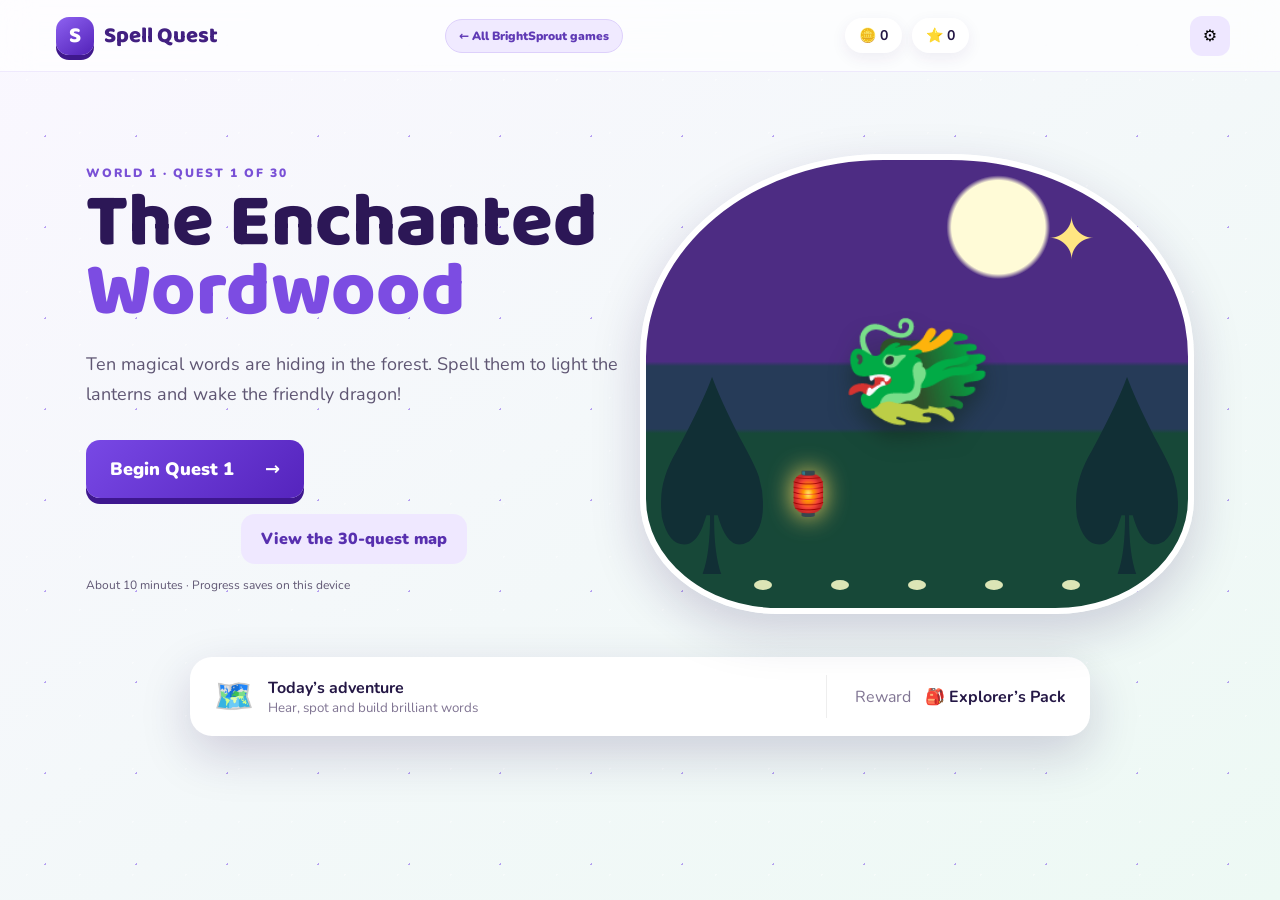
==== games/spell-quest/index.html @ 3b98720d "Add Spell Quest game" ====
<!doctype html>
<html lang="en-GB">
<head>
  <meta charset="utf-8">
  <meta name="viewport" content="width=device-width,initial-scale=1,viewport-fit=cover">
  <meta name="theme-color" content="#2d195f">
  <title>Spell Quest — Enchanted Forest</title>
  <link rel="stylesheet" href="styles.css?v=7">
</head>
<body>
  <div class="sparkles" aria-hidden="true"></div>
  <header class="topbar">
    <button class="brand" data-nav="home" aria-label="Go home"><span class="brand-gem">S</span><span>Spell Quest</span></button>
    <a class="hub-link" href="../../" aria-label="Return to all BrightSprout games">← All BrightSprout games</a>
    <div class="wallet" aria-label="Your rewards"><span>🪙 <b id="coinCount">0</b></span><span>⭐ <b id="starCount">0</b></span></div>
    <button class="icon-btn" data-nav="parent" aria-label="Parent area">⚙️</button>
  </header>

  <main>
    <section id="homeScreen" class="screen active">
      <div class="hero">
        <div class="hero-copy">
          <span id="homeQuestLabel" class="eyebrow">WORLD 1 · QUEST 1 OF 30</span>
          <h1>The Enchanted<br><em>Wordwood</em></h1>
          <p>Ten magical words are hiding in the forest. Spell them to light the lanterns and wake the friendly dragon!</p>
          <button id="startBtn" class="primary big">Begin Quest 1 <span>→</span></button>
          <button id="mapBtn" class="secondary map-btn">View the 30-quest map</button>
          <p class="tiny">About 10 minutes · Progress saves on this device</p>
        </div>
        <div class="world-art" aria-label="A friendly dragon in an enchanted forest">
          <div class="moon">✦</div><div class="tree t1">♠</div><div class="tree t2">♠</div>
          <div class="dragon">🐲</div><div class="lantern">🏮</div>
          <div class="path"><i></i><i></i><i></i><i></i><i></i></div>
        </div>
      </div>
      <div class="quest-card">
        <div><span class="map-icon">🗺️</span><div><b>Today’s adventure</b><small>Hear, spot and build brilliant words</small></div></div>
        <div class="reward-preview"><span>Reward</span><b>🎒 Explorer’s Pack</b></div>
      </div>
      <div id="weeklyHomeCard" class="weekly-home-card" hidden>
        <div class="weekly-orb">✨</div><div><span class="eyebrow">WEEKLY WORD SIDEQUEST</span><h3 id="weeklyHomeTitle">School words are ready!</h3><p id="weeklyHomeWords"></p></div><button id="weeklyHomeStart" class="primary">Play sidequest →</button>
      </div>
    </section>

    <section id="mapScreen" class="screen">
      <div class="map-wrap">
        <button class="quiet back-home" data-nav="home">‹ Back to the Wordwood</button>
        <div class="map-heading"><div><span class="eyebrow">YEAR 3–4 PATHWAY</span><h2>Thirty spelling quests</h2><p>Six worlds build from sound patterns to independent spelling mastery.</p></div><div class="map-key"><span>● Ready</span><span>✓ Complete</span><span>🔒 Locked</span></div></div>
        <div class="map-board"><div id="weeklyMapCard" class="weekly-map-card" hidden><span>✨</span><div><small>BONUS PATH</small><b>Weekly Word Sidequest</b><em id="weeklyMapWords"></em></div><button id="weeklyMapStart" class="primary">Play →</button></div><div id="questWorlds" class="quest-worlds"></div></div>
        <div class="panel mastery-note"><b>How progress works</b><p>A child moves forward after showing secure understanding—not perfection. Difficult words continue to appear in review quests until recalled confidently on a later day.</p></div>
      </div>
    </section>

    <section id="gameScreen" class="screen">
      <div class="game-shell">
        <div class="progress-head"><button id="exitBtn" class="quiet">‹ Leave quest</button><span id="roundLabel">Quest 1 of 10</span><span id="xpLabel">0 XP</span></div>
        <div class="progress"><i id="progressBar"></i></div>
        <article class="challenge-card">
          <div id="modeBadge" class="mode-badge">🔊 Hear & Spell</div>
          <div id="promptArea"></div>
          <div id="answerArea"></div>
          <div id="feedback" class="feedback" aria-live="polite"></div>
        </article>
        <div class="companion"><span id="owlFace">🦉</span><p id="owlText">I’m with you! Have a go.</p></div>
      </div>
    </section>

    <section id="bossScreen" class="screen">
      <div class="boss-stage">
        <div class="boss-top"><span>FINAL CHALLENGE</span><b id="bossProgress">1 / 5</b></div>
        <div class="boss-avatar">🐉<i id="bossGlow"></i></div>
        <h2>Glowtail’s Word Challenge</h2>
        <p id="bossIntro">Spell five words to help Glowtail light the whole forest!</p>
        <div id="bossChallenge" class="boss-card"></div>
        <div id="bossFeedback" class="feedback" aria-live="polite"></div>
      </div>
    </section>

    <section id="resultsScreen" class="screen">
      <div class="results-wrap">
        <div class="celebrate">✦ <span>🏆</span> ✦</div>
        <span id="resultEyebrow" class="eyebrow">QUEST COMPLETE</span><h2 id="resultTitle">You lit up the Wordwood!</h2>
        <p id="resultMessage">Brilliant effort — every try made your spelling magic stronger.</p>
        <div class="score-row"><div><b id="resultStars">0</b><span>Stars</span></div><div><b id="resultCoins">0</b><span>Coins</span></div><div><b id="resultWords">0/10</b><span>First try</span></div></div>
        <div id="resultUnlock" class="unlock"><span>🎒</span><div><small>NEW REWARD</small><b>Explorer’s Pack unlocked!</b></div></div>
        <div class="result-actions"><button id="playAgain" class="primary">Play another quest</button><button class="secondary" data-nav="parent">See grown-up results</button></div>
      </div>
    </section>

    <section id="parentScreen" class="screen">
      <div class="parent-wrap">
        <button class="quiet back-home" data-nav="home">‹ Back to adventure</button>
        <div class="parent-head"><div><span class="eyebrow">GROWN-UP AREA</span><h2>Learning dashboard</h2><p>A simple view of this device’s latest quest.</p></div><div class="local-pill">🔒 Saved only here</div></div>
        <div id="emptyResults" class="panel empty"><span>🌱</span><h3>No quest completed yet</h3><p>Results will bloom here after the first adventure.</p></div>
        <div id="dashboard" hidden>
          <div class="stats-grid"><div><small>Attempts</small><b id="pAttempts">—</b></div><div><small>First-time accuracy</small><b id="pAccuracy">—</b></div><div><small>Words mastered</small><b id="pMastered">—</b></div><div><small>Stars earned</small><b id="pStars">—</b></div></div>
          <div class="dashboard-grid"><div class="panel"><h3>Word confidence</h3><div id="wordResults" class="word-results"></div></div><div class="panel"><h3>Patterns to practise</h3><div id="patterns"></div><p class="parent-tip">Try saying the word, covering it, writing it, then checking it together.</p></div></div>
        </div>
        <div class="panel planner weekly-editor">
          <div class="planner-head"><div><span class="eyebrow">WEEKLY WORD SIDEQUEST</span><h3>This week’s school words</h3><p>Add the words being taught at school. They create a separate bonus adventure and never replace the carefully sequenced main quests.</p></div><div id="weeklyReadyBadge" class="weekly-ready-badge">No list yet</div></div>
          <div class="planner-grid"><div><label class="field-label" for="customWords">Type or paste words</label><textarea id="customWords" rows="6" placeholder="Example: treasure, special, caught, library, bicycle"></textarea><p class="field-help">Separate words with commas or put one word on each line. Add 3–20 words; longer lists rotate through 10-word sessions.</p><div class="custom-actions"><button id="saveWords" class="primary">Save weekly words</button><button id="clearWords" class="quiet">Clear list</button><span id="saveStatus" aria-live="polite"></span></div></div><div><label class="field-label">Or import Excel or CSV</label><label id="dropZone" class="drop-zone" for="fileInput"><span>📊</span><b>Drop a school list here</b><small>or tap to choose .xlsx, .xls or .csv</small></label><input id="fileInput" type="file" accept=".xlsx,.xls,.csv" hidden><div id="weeklyPreview" class="weekly-preview"></div></div></div>
          <div class="sidequest-explainer"><span>🗺️</span><div><b>What happens next?</b><p>A glowing sidequest appears on the adventure and map screens. It uses these exact words in Hear &amp; Spell, Missing Letters, Word Smash and the boss challenge.</p></div><button id="parentSidequestStart" class="secondary" hidden>Play weekly sidequest →</button></div>
          <p class="privacy-note">🔒 The list and results stay in this browser. You can replace the list whenever the school words change.</p>
        </div>
      </div>
    </section>
  </main>
  <script src="https://cdn.sheetjs.com/xlsx-0.20.3/package/dist/xlsx.full.min.js"></script>
  <script src="app.js?v=7"></script>
</body>
</html>
---- games/spell-quest/styles.css ----
@import url('https://fonts.googleapis.com/css2?family=Baloo+2:wght@500;600;700;800&family=Nunito:wght@600;700;800&display=swap');
:root{--ink:#241745;--purple:#6d3be6;--violet:#422081;--gold:#ffc94a;--mint:#51d6a7;--cream:#fffaf0;--pink:#ff7a9e;--shadow:0 18px 50px rgba(38,18,83,.18)}
*{box-sizing:border-box}body{margin:0;min-height:100vh;color:var(--ink);font-family:Nunito,system-ui,sans-serif;background:linear-gradient(145deg,#faf7ff,#edf9f4);overflow-x:hidden}button,textarea,input{font:inherit}.sparkles{position:fixed;inset:0;pointer-events:none;opacity:.45;background-image:radial-gradient(#fff 1px,transparent 1px),radial-gradient(#6d3be6 1px,transparent 1px);background-size:53px 53px,91px 91px}.topbar{height:72px;display:flex;align-items:center;justify-content:space-between;padding:0 max(22px,calc((100vw - 1180px)/2));position:relative;z-index:5;background:rgba(255,255,255,.7);backdrop-filter:blur(16px);border-bottom:1px solid rgba(109,59,230,.1)}.brand{border:0;background:none;display:flex;align-items:center;gap:10px;font-family:'Baloo 2';font-size:22px;font-weight:800;color:var(--violet);cursor:pointer}.brand-gem{display:grid;place-items:center;width:38px;height:38px;border-radius:13px;color:white;background:linear-gradient(145deg,#8e62f1,#5221b8);box-shadow:0 5px 0 #3f188d}.wallet{display:flex;gap:10px}.wallet span,.local-pill{background:white;padding:8px 14px;border-radius:99px;font-size:14px;box-shadow:0 5px 16px #3a176513}.icon-btn{border:0;background:#eee7ff;width:40px;height:40px;border-radius:12px;cursor:pointer}.screen{display:none;position:relative;z-index:1}.screen.active{display:block}.hero{max-width:1160px;margin:auto;min-height:590px;display:grid;grid-template-columns:1fr 1fr;align-items:center;padding:54px 26px 20px}.hero-copy{max-width:535px}.eyebrow{display:inline-block;color:#7950d6;font-size:12px;font-weight:900;letter-spacing:2px;margin-bottom:8px}.hero h1{font:800 clamp(48px,6vw,76px)/.92 'Baloo 2';margin:0 0 22px;color:#2c1756}.hero h1 em{font-style:normal;color:#7c4ce2}.hero p{font-size:18px;line-height:1.65;color:#5f5673}.primary,.secondary,.quiet{border:0;cursor:pointer;font-weight:900;border-radius:14px}.primary{color:white;background:linear-gradient(135deg,#7848e5,#5524bd);box-shadow:0 6px 0 #3e178f;padding:14px 22px}.primary:active{transform:translateY(3px);box-shadow:0 3px 0 #3e178f}.primary.big{font-size:18px;padding:17px 24px;margin-top:12px}.primary.big span{margin-left:26px}.secondary{background:#efe8ff;color:#5830af;padding:14px 20px}.quiet{background:transparent;color:#6b5a86;padding:10px}.tiny{font-size:12px!important}.world-art{height:460px;position:relative;border-radius:44% 44% 25% 25%;overflow:hidden;background:radial-gradient(circle at 65% 15%,#fffbd7 0 9%,transparent 10%),linear-gradient(#4d2c83 0 45%,#263b58 46% 60%,#174838 61%);box-shadow:var(--shadow);border:6px solid white}.moon{position:absolute;right:17%;top:9%;font-size:58px;color:#ffe582}.tree{position:absolute;bottom:55px;color:#112f35;font-size:270px;line-height:.5;transform:scaleX(.65)}.t1{left:-55px}.t2{right:-60px}.dragon{position:absolute;font-size:125px;left:50%;top:47%;transform:translate(-50%,-50%);filter:drop-shadow(0 15px 10px #11251c88)}.lantern{position:absolute;font-size:42px;bottom:19%;left:25%;filter:drop-shadow(0 0 12px #ffd85e)}.path{position:absolute;bottom:18px;left:20%;right:20%;display:flex;justify-content:space-between}.path i{width:18px;height:10px;border-radius:50%;background:#dce5b6}.quest-card{max-width:900px;margin:-5px auto 40px;background:white;border-radius:22px;padding:18px 24px;display:flex;justify-content:space-between;box-shadow:var(--shadow)}.quest-card>div{display:flex;align-items:center;gap:14px}.quest-card small,.reward-preview span{display:block;color:#807593}.map-icon{font-size:32px}.reward-preview{border-left:1px solid #eee;padding-left:28px}.game-shell{max-width:780px;margin:34px auto;padding:0 20px}.progress-head{display:flex;justify-content:space-between;align-items:center;font-size:13px;font-weight:900;color:#75698a}.progress{height:10px;background:#e8e1f6;border-radius:99px;overflow:hidden;margin:8px 0 24px}.progress i{display:block;width:5%;height:100%;background:linear-gradient(90deg,#50d5a6,#f7ce55);border-radius:99px;transition:.4s}.challenge-card{min-height:455px;background:rgba(255,255,255,.94);border-radius:28px;padding:34px;text-align:center;box-shadow:var(--shadow);border:1px solid white}.mode-badge{display:inline-block;background:#eee8ff;color:#6440bc;border-radius:99px;padding:7px 13px;font-size:12px;font-weight:900}.challenge-card h2,.boss-card h3{font:800 28px 'Baloo 2';margin:22px 0 8px}.instruction{color:#756c85;margin-top:0}.speak-btn{display:grid;place-items:center;margin:28px auto;width:94px;height:94px;border:0;border-radius:50%;font-size:40px;cursor:pointer;color:white;background:linear-gradient(145deg,#8b59ef,#5b2bc4);box-shadow:0 9px 0 #421993,0 0 0 12px #eee7ff}.speak-btn:hover{transform:scale(1.03)}.sentence{color:#696076;font-size:14px;min-height:22px}.spell-form{display:flex;gap:10px;max-width:490px;margin:24px auto 0}.spell-input{flex:1;min-width:0;padding:15px 16px;border:3px solid #ded5ef;border-radius:14px;font-size:22px;text-align:center;font-weight:900;color:var(--ink);outline:none}.spell-input:focus{border-color:#8055db;box-shadow:0 0 0 4px #8055db18}.letters{display:flex;justify-content:center;gap:7px;flex-wrap:wrap;margin:30px auto}.letter{min-width:42px;height:52px;display:grid;place-items:center;border-radius:11px;background:#f2edfa;border-bottom:4px solid #d7caee;font:800 25px 'Baloo 2'}.letter.blank{background:#fff9dc;border:2px dashed #e1b835;color:#ad7b00}.choices{display:grid;grid-template-columns:1fr 1fr;gap:12px;max-width:560px;margin:30px auto}.choice{background:#f8f5ff;border:2px solid #dfd5f3;color:var(--ink);border-radius:15px;padding:17px;font-size:19px;font-weight:900;cursor:pointer}.choice:hover{border-color:#7d50dd;background:#f0e9ff}.feedback{min-height:40px;margin-top:18px;font-weight:900}.feedback.good{color:#15926c}.feedback.try{color:#b35e17}.companion{display:flex;align-items:center;justify-content:center;gap:10px;margin:18px;color:#6b607d}.companion span{font-size:32px}.companion p{font-size:13px;background:white;border-radius:14px;padding:9px 14px;box-shadow:0 5px 18px #37206012}.boss-stage{text-align:center;min-height:calc(100vh - 72px);padding:25px 20px;background:radial-gradient(circle at 50% 28%,#7346a8,#281246 58%,#140b28);color:white}.boss-top{max-width:720px;margin:auto;display:flex;justify-content:space-between;color:#d9c8ef;font-size:12px;letter-spacing:1.5px}.boss-avatar{font-size:100px;position:relative;display:inline-block;margin-top:10px;filter:drop-shadow(0 0 18px #ffdb72)}.boss-avatar i{position:absolute;inset:5px;border:3px solid #ffda69;border-radius:50%;animation:pulse 1.8s infinite}.boss-stage h2{font:800 36px 'Baloo 2';margin:0}.boss-stage>p{color:#d6c8e8}.boss-card{max-width:620px;min-height:230px;background:white;color:var(--ink);border-radius:24px;margin:22px auto 0;padding:20px;box-shadow:0 15px 50px #0007}.boss-stage .feedback.good{color:#86f0c9}.boss-stage .feedback.try{color:#ffd276}@keyframes pulse{50%{transform:scale(1.25);opacity:0}}.results-wrap{max-width:760px;margin:32px auto;text-align:center;padding:38px 24px;background:white;border-radius:30px;box-shadow:var(--shadow)}.celebrate{font-size:35px;color:#f0bd2e}.celebrate span{font-size:80px}.results-wrap h2,.parent-head h2{font:800 40px 'Baloo 2';margin:4px}.results-wrap>p{color:#71677e}.score-row{display:grid;grid-template-columns:repeat(3,1fr);max-width:520px;margin:28px auto}.score-row div{border-right:1px solid #e8e0ef}.score-row div:last-child{border:0}.score-row b{display:block;font:800 30px 'Baloo 2';color:#6e3cce}.score-row span{font-size:12px;color:#7b7087}.unlock{display:flex;align-items:center;text-align:left;gap:18px;background:#fff6d8;border:2px solid #f5d368;border-radius:18px;padding:16px;max-width:480px;margin:20px auto}.unlock>span{font-size:44px}.unlock small,.unlock b{display:block}.unlock small{font-size:10px;color:#a87e0f}.result-actions{display:flex;justify-content:center;gap:12px;margin-top:24px}.parent-wrap{max-width:1080px;margin:35px auto;padding:0 22px 50px}.back-home{margin-bottom:15px}.parent-head{display:flex;justify-content:space-between;align-items:center;margin-bottom:20px}.parent-head p{margin:0;color:#746b81}.stats-grid{display:grid;grid-template-columns:repeat(4,1fr);gap:14px;margin-bottom:18px}.stats-grid>div,.panel{background:white;border-radius:20px;padding:22px;box-shadow:0 8px 30px #2c18510d}.stats-grid small{display:block;color:#766c84}.stats-grid b{font:800 29px 'Baloo 2';color:#6334c4}.dashboard-grid{display:grid;grid-template-columns:1.4fr 1fr;gap:18px}.panel h3{font:800 20px 'Baloo 2';margin:0 0 14px}.word-results{display:flex;flex-wrap:wrap;gap:8px}.word-chip{padding:8px 12px;border-radius:99px;font-size:13px;font-weight:900}.word-chip.good{background:#ddf7ee;color:#147a5e}.word-chip.practise{background:#fff0df;color:#a45516}.pattern{display:flex;justify-content:space-between;align-items:center;border-bottom:1px solid #eee8f3;padding:10px 0}.pattern b{color:#6c3bca}.parent-tip{background:#f0ebfc;border-radius:12px;padding:12px;font-size:12px;color:#665a79}.custom-list{margin-top:18px}.custom-list>div:first-child{display:flex;justify-content:space-between;gap:20px}.custom-list p{color:#756c82;margin-top:0}.custom-list textarea{width:100%;resize:vertical;border:2px solid #ddd4eb;border-radius:14px;padding:13px;outline:none}.custom-list textarea:focus{border-color:#7850ce}.custom-actions{display:flex;align-items:center;gap:12px;margin-top:10px}.custom-actions span{color:#168568;font-size:13px}.empty{text-align:center;padding:48px}.empty span{font-size:50px}
@media(max-width:760px){.topbar{padding:0 14px}.brand{font-size:19px}.wallet span{padding:7px 9px}.hero{grid-template-columns:1fr;padding-top:35px}.hero-copy{text-align:center;margin:auto}.hero h1{font-size:52px}.world-art{height:330px;margin-top:25px}.quest-card{margin:0 15px 25px;align-items:center}.reward-preview{display:none!important}.challenge-card{padding:24px 16px;min-height:430px}.choices{grid-template-columns:1fr}.spell-form{flex-direction:column}.companion{margin:9px}.results-wrap{margin:18px 12px}.result-actions{flex-direction:column}.parent-head{align-items:flex-start;gap:14px}.local-pill{white-space:nowrap}.stats-grid{grid-template-columns:1fr 1fr}.dashboard-grid{grid-template-columns:1fr}.custom-list>div:first-child{display:block}.score-row b{font-size:24px}}
@media(max-width:430px){.wallet span:nth-child(2){display:none}.hero h1{font-size:43px}.hero p{font-size:16px}.world-art{height:285px}.dragon{font-size:95px}.quest-card{padding:14px}.challenge-card h2{font-size:24px}.letter{min-width:34px;height:45px}.stats-grid{gap:8px}.stats-grid>div{padding:14px}.parent-head h2{font-size:31px}}
@media(prefers-reduced-motion:reduce){*{scroll-behaviour:auto!important}.boss-avatar i{animation:none}}
.planner{margin-top:18px}.planner-head{display:flex;justify-content:space-between;gap:20px;align-items:start}.planner p{color:#756c82;margin-top:0}.week-control{display:grid;gap:5px;min-width:125px;font-size:12px;font-weight:900}.week-control select{padding:10px;border:2px solid #ddd4eb;border-radius:11px;background:white}.planner-grid{display:grid;grid-template-columns:1.25fr .75fr;gap:18px}.field-label{display:block;font-size:12px;font-weight:900;margin-bottom:7px}.planner textarea{width:100%;resize:vertical;border:2px solid #ddd4eb;border-radius:14px;padding:13px;outline:none}.planner textarea:focus{border-color:#7850ce}.drop-zone{height:134px;border:2px dashed #ad94dd;border-radius:16px;background:#f8f5ff;display:flex;flex-direction:column;align-items:center;justify-content:center;text-align:center;cursor:pointer;padding:12px}.drop-zone.drag{background:#e9ddff;border-color:#6e3bce}.drop-zone span{font-size:29px}.drop-zone small{color:#786d87}.bank-row{display:flex;align-items:center;gap:10px;margin:20px 0 14px;padding:14px;background:#f7f3ff;border-radius:15px}.bank-row div{margin-right:auto}.bank-row small,.bank-row b{display:block}.bank-row small{color:#786e86}.week-preview{display:grid;grid-template-columns:repeat(5,1fr);gap:7px}.week-tile{border:1px solid #e5ddef;border-radius:12px;padding:9px;background:white;min-height:68px;cursor:pointer;text-align:left}.week-tile.active{border:2px solid #7040d0;background:#f2ebff}.week-tile b,.week-tile small{display:block}.week-tile small{color:#756c82;font-size:10px}.privacy-note{font-size:11px!important;margin:14px 0 0!important}
@media(max-width:760px){.planner-head{display:block}.week-control{margin-bottom:15px}.planner-grid{grid-template-columns:1fr}.bank-row{flex-wrap:wrap}.bank-row div{width:100%}.week-preview{grid-template-columns:repeat(2,1fr)}}
.correction{display:grid;gap:4px;place-items:center;background:#fff4dd;border:2px solid #f2c76c;border-radius:16px;padding:14px;max-width:480px;margin:0 auto}.correction strong{font:800 30px 'Baloo 2';color:#7c3d13;letter-spacing:1px}.correction small{color:#795e4d}.next-word{margin-top:12px}
.map-btn{display:block;margin:16px auto 0}.map-wrap{max-width:1100px;margin:32px auto;padding:0 22px 50px}.map-heading{display:flex;justify-content:space-between;align-items:end;margin-bottom:24px}.map-heading h2{font:800 42px 'Baloo 2';margin:0}.map-heading p{margin:0;color:#746b81}.map-key{display:flex;gap:12px;font-size:12px;color:#6d637b}.quest-worlds{display:grid;gap:18px}.world-row{background:white;border-radius:22px;padding:20px;box-shadow:0 8px 30px #2c18510d}.world-title{display:flex;align-items:center;gap:12px;margin-bottom:14px}.world-title span{font-size:32px}.world-title h3{font:800 22px 'Baloo 2';margin:0}.world-title small{color:#766d82}.quest-track{display:grid;grid-template-columns:repeat(5,1fr);gap:10px}.quest-node{min-height:100px;border:2px solid #e3daef;background:#faf8ff;border-radius:15px;padding:12px;text-align:left;color:var(--ink);cursor:pointer}.quest-node b,.quest-node small{display:block}.quest-node b{font-size:12px;color:#7445d0;margin-bottom:5px}.quest-node small{font-size:11px;color:#71677e}.quest-node.ready{border-color:#7544d3;background:#f0e8ff;box-shadow:0 5px 0 #d8caf2}.quest-node.complete{border-color:#4bc49b;background:#e7faf3}.quest-node.locked{opacity:.56;cursor:not-allowed}.mastery-note{margin-top:18px}.mastery-note p{margin-bottom:0;color:#70657d}.support-heading{font-size:12px;font-weight:900;color:#6d5d7a;margin:14px 0 7px}.support-buttons{display:flex;justify-content:center;gap:7px;flex-wrap:wrap}.support-btn{border:1px solid #d8cce9;background:#f7f3ff;border-radius:10px;padding:8px 10px;color:#5935a4;font-size:12px;font-weight:900;cursor:pointer}.support-panel{max-width:480px;margin:10px auto 0;padding:12px;background:#eef9ff;border-radius:13px;color:#284d64}.sound-chips{display:flex;justify-content:center;gap:6px;flex-wrap:wrap;margin-top:7px}.sound-chips i{font-style:normal;background:white;border:2px solid #9acbe1;border-radius:9px;padding:7px 10px;font-weight:900}.tricky-part{color:#9a3d71;text-decoration:underline 3px #f5a4cc;text-underline-offset:4px}
@media(max-width:760px){.map-heading{display:block}.map-key{margin-top:12px}.quest-track{grid-template-columns:1fr 1fr}.quest-node{min-height:85px}.map-heading h2{font-size:34px}}
.build-steps{display:flex;justify-content:center;align-items:center;gap:7px;flex-wrap:wrap}.build-steps span{display:grid;place-items:center;min-width:48px;padding:7px;background:#fff7d9;border:2px solid #e6c45b;border-radius:10px;font-weight:900}.build-steps small{font-size:9px;color:#8b732c}.letter-order{font-weight:900;color:#6334a8;margin-bottom:0}.support-panel p{margin:7px 0}

/* Quest map: a winding forest board */
.quest-worlds{position:relative;display:block;overflow:hidden;isolation:isolate;padding:82px 48px 88px;border:7px solid #fff;border-radius:38px;background:radial-gradient(circle at 82% 7%,#fff2a4 0 3.8%,transparent 4%),linear-gradient(180deg,#7ccbd0 0 13%,#83c883 29%,#357950 64%,#174d3b 100%);box-shadow:0 24px 60px #173c3560,inset 0 0 80px #164c3666}.quest-worlds:before,.quest-worlds:after{content:"🌲 🌳 🌲 🌳 🌲 🌳 🌲";position:absolute;z-index:-1;left:-25px;right:-25px;color:#184c39;font-size:80px;letter-spacing:8px;white-space:nowrap;opacity:.88}.quest-worlds:before{top:52px}.quest-worlds:after{bottom:16px;transform:scaleX(-1);filter:brightness(.72)}
.forest-decor span{position:absolute;z-index:3;font-size:31px;filter:drop-shadow(0 4px 4px #1238)}.forest-decor span:nth-child(1){top:54px;left:9%}.forest-decor span:nth-child(2){top:32%;right:3%}.forest-decor span:nth-child(3){top:51%;left:2%}.forest-decor span:nth-child(4){bottom:8%;right:7%;font-size:42px}
.trail-start,.trail-finish{position:absolute;z-index:3;padding:9px 15px;border:3px solid #7a491e;border-radius:12px;background:#ffe3a1;color:#573015;font:800 13px 'Baloo 2';box-shadow:0 5px 0 #6b411c}.trail-start{top:19px;left:43px;transform:rotate(-2deg)}.trail-finish{right:42px;bottom:25px;transform:rotate(2deg)}
.world-row{position:relative;display:grid;grid-template-columns:155px minmax(0,1fr) 92px;align-items:center;gap:16px;min-height:175px;padding:19px 0;background:transparent;border-radius:0;box-shadow:none}.world-row:nth-of-type(even){grid-template-columns:92px minmax(0,1fr) 155px}.world-row:nth-of-type(even) .world-title{grid-column:3;grid-row:1}.world-row:nth-of-type(even) .quest-track{grid-column:2;grid-row:1;direction:rtl}.world-row:nth-of-type(even) .quest-node{direction:ltr}.world-row:nth-of-type(even) .world-landmark{grid-column:1;grid-row:1}.world-row:after{content:"";position:absolute;z-index:-1;width:68px;height:82px;bottom:-47px;right:80px;border-right:12px dotted #f2d598;border-bottom:12px dotted #f2d598;border-radius:0 0 55px 0;filter:drop-shadow(0 3px 0 #875c2e)}.world-row:nth-of-type(even):after{right:auto;left:80px;border-right:0;border-left:12px dotted #f2d598;border-radius:0 0 0 55px}.world-row:last-of-type:after{display:none}
.world-title{position:relative;z-index:2;display:flex;align-items:center;gap:9px;margin:0;padding:10px 12px;border:3px solid #70451f;border-radius:15px;background:#fff2c8;box-shadow:0 6px 0 #754820,0 9px 18px #1237;transform:rotate(-1.5deg)}.world-row:nth-of-type(even) .world-title{transform:rotate(1.5deg)}.world-title span{font-size:34px}.world-title h3{font-size:18px;line-height:1;margin:0;color:#4c321e}.world-title small{font-size:10px;color:#7b5a39}.world-landmark{font-size:33px;text-align:center;letter-spacing:-8px;filter:drop-shadow(0 8px 5px #1237)}
.quest-track{position:relative;display:grid;grid-template-columns:repeat(5,minmax(74px,1fr));align-items:center;gap:10px}.quest-track:before{content:"";position:absolute;z-index:0;left:4%;right:4%;top:50%;height:12px;border-radius:99px;background:repeating-linear-gradient(90deg,#f4dba3 0 22px,#a9783d 22px 29px);box-shadow:0 4px 0 #704820;transform:translateY(-50%)}
.quest-node{position:relative;z-index:2;justify-self:center;width:104px;height:104px;min-height:0;padding:14px 8px 8px;border:4px solid #83562b;border-radius:50%;background:linear-gradient(#fff9db,#f2d790);box-shadow:0 8px 0 #65411f,0 12px 18px #102f2d66;text-align:center;color:#3d2a1b;cursor:pointer;transition:transform .2s,filter .2s}.quest-node:nth-child(even){transform:translateY(-14px)}.quest-node:nth-child(odd){transform:translateY(14px)}.quest-node:hover:not(:disabled){transform:translateY(-4px) scale(1.06);filter:brightness(1.06)}.quest-node b,.quest-node small{display:block}.quest-node b{font:800 19px 'Baloo 2';line-height:1;color:#683dad;margin:0}.quest-node span{display:block;overflow:hidden;margin:2px auto;max-width:82px;font-size:10px;font-weight:900;line-height:1.05}.quest-node small{font-size:9px;color:#6b533a}.quest-node.ready{border-color:#6133b9;background:linear-gradient(#fff,#dbcaff);box-shadow:0 8px 0 #44207e,0 0 0 7px #fff8,0 14px 22px #102f2d77}.quest-node.complete{border-color:#24835f;background:linear-gradient(#f0fff9,#aee9d1)}.quest-node.locked{opacity:.8;filter:saturate(.55);cursor:not-allowed}.player-marker{position:absolute;left:50%;bottom:94px;display:grid;place-items:center;transform:translateX(-50%);font-style:normal;font-size:38px;filter:drop-shadow(0 5px 3px #1739);animation:map-bob 2s ease-in-out infinite}.player-marker em{position:absolute;bottom:34px;left:27px;width:74px;padding:3px 5px;border:2px solid #4e287e;border-radius:8px;background:white;color:#502785;font:800 9px Nunito;white-space:nowrap}.player-marker em:after{content:"";position:absolute;left:5px;bottom:-7px;border:4px solid transparent;border-top-color:#4e287e}
@keyframes map-bob{50%{transform:translate(-50%,-7px)}}
@media(max-width:900px){.map-wrap{padding-left:12px;padding-right:12px}.quest-worlds{padding:76px 23px 82px}.world-row{grid-template-columns:120px minmax(0,1fr) 58px;gap:8px}.world-row:nth-of-type(even){grid-template-columns:58px minmax(0,1fr) 120px}.quest-track{grid-template-columns:repeat(5,minmax(60px,1fr));gap:4px}.quest-node{width:82px;height:82px;padding:10px 4px 5px}.quest-node span{font-size:8px;max-width:68px}.quest-node b{font-size:15px}.quest-node:nth-child(even){transform:translateY(-10px)}.quest-node:nth-child(odd){transform:translateY(10px)}.world-title{padding:8px}.world-title span{font-size:26px}.world-title h3{font-size:14px}.world-landmark{font-size:25px}.player-marker{bottom:71px;font-size:31px}.world-row:after{right:54px}.world-row:nth-of-type(even):after{left:54px}}
@media(max-width:620px){.map-heading{display:block}.map-key{margin-top:12px;flex-wrap:wrap}.quest-worlds{margin:0 -5px;padding:78px 13px 80px;border-width:4px;border-radius:25px}.quest-worlds:before,.quest-worlds:after{font-size:58px}.world-row,.world-row:nth-of-type(even){display:block;min-height:155px;padding:28px 0}.world-title,.world-row:nth-of-type(even) .world-title{position:absolute;top:0;left:4px;z-index:4;width:max-content;max-width:130px;padding:5px 8px;transform:rotate(-2deg)}.world-title span{font-size:21px}.world-title h3{font-size:12px}.world-title small,.world-landmark{display:none}.quest-track,.world-row:nth-of-type(even) .quest-track{display:grid;grid-template-columns:repeat(5,1fr);gap:2px;direction:ltr;padding-top:26px}.quest-node{width:58px;height:58px;border-width:3px;padding:6px 2px;box-shadow:0 5px 0 #65411f,0 8px 12px #102f2d66}.quest-node b{font-size:12px}.quest-node span{font-size:0}.quest-node span:after{content:"Quest";font-size:7px}.quest-node small{font-size:7px}.player-marker{bottom:47px;font-size:26px}.player-marker em{display:none}.world-row:after,.world-row:nth-of-type(even):after{width:38px;height:55px;right:20px;left:auto;bottom:-26px;border-left:0;border-right:8px dotted #f2d598;border-bottom:8px dotted #f2d598;border-radius:0 0 35px 0}.world-row:nth-of-type(even):after{right:auto;left:20px;border-right:0;border-left:8px dotted #f2d598;border-radius:0 0 0 35px}.trail-start{left:18px}.trail-finish{right:17px}.forest-decor span{font-size:23px}}
@media(prefers-reduced-motion:reduce){.player-marker{animation:none}}
.hub-link{color:#5f3ab5;text-decoration:none;background:#f0eaff;border:1px solid #ddd0fb;border-radius:999px;padding:8px 13px;font-size:12px;font-weight:900;transition:.2s}.hub-link:hover{background:#e5dafd;transform:translateY(-1px)}
@media(max-width:620px){.hub-link{position:fixed;left:12px;bottom:12px;z-index:20;background:#fff;box-shadow:0 6px 22px #26164a33}.topbar{gap:8px}}
.weekly-home-card{max-width:900px;margin:14px auto 42px;padding:18px 22px;display:grid;grid-template-columns:auto 1fr auto;align-items:center;gap:17px;border:3px solid #d9b443;border-radius:22px;background:linear-gradient(120deg,#fff9dc,#f2e5ff);box-shadow:0 12px 35px #593b7d24}.weekly-home-card[hidden],.weekly-map-card[hidden]{display:none}.weekly-home-card h3{margin:0;font:800 23px 'Baloo 2';color:#4c287f}.weekly-home-card p{margin:2px 0;color:#6b6075;font-size:13px}.weekly-home-card .eyebrow{margin:0}.weekly-orb{display:grid;place-items:center;width:58px;height:58px;border-radius:50%;background:#703ed1;color:white;font-size:28px;box-shadow:0 0 0 7px #e7d9ff,0 6px 0 #43217f;animation:weekly-glow 2s ease-in-out infinite}
.map-board{position:relative}.weekly-map-card{position:absolute;z-index:8;top:18px;right:27px;display:flex;align-items:center;gap:10px;max-width:410px;padding:10px 12px;border:3px solid #7544c8;border-radius:16px;background:linear-gradient(110deg,#fff7bd,#f0e2ff);box-shadow:0 7px 0 #4c267e,0 0 25px #fff3a5}.weekly-map-card>span{font-size:31px}.weekly-map-card div{display:grid}.weekly-map-card small{font-size:8px;font-weight:900;color:#8255c5}.weekly-map-card b{font:800 16px 'Baloo 2';line-height:1}.weekly-map-card em{overflow:hidden;max-width:185px;font-size:9px;font-style:normal;white-space:nowrap;text-overflow:ellipsis;color:#725e77}.weekly-map-card .primary{padding:8px 12px;font-size:11px}
.weekly-ready-badge{padding:9px 13px;border-radius:99px;background:#eeeaf2;color:#746b7c;font-size:12px;font-weight:900;white-space:nowrap}.weekly-ready-badge.ready{background:#dcf8ec;color:#147456}.field-help{margin:7px 0 0!important;font-size:11px!important}.weekly-preview{margin-top:13px}.weekly-preview>small{font-size:9px;font-weight:900;color:#7c61ac}.weekly-preview>div{display:flex;flex-wrap:wrap;gap:5px;margin-top:6px}.weekly-preview span{padding:5px 8px;border-radius:99px;background:#eee7ff;color:#5a32a4;font-size:11px;font-weight:900}.weekly-preview p{font-size:12px}.sidequest-explainer{display:flex;align-items:center;gap:13px;margin-top:18px;padding:14px;border:2px solid #eadca3;border-radius:16px;background:#fffbea}.sidequest-explainer>span{font-size:35px}.sidequest-explainer div{margin-right:auto}.sidequest-explainer p{margin:2px 0;color:#6d6277;font-size:12px}.weekly-editor .planner-head{align-items:center}
@keyframes weekly-glow{50%{transform:translateY(-4px);box-shadow:0 0 0 10px #e7d9ff,0 8px 0 #43217f}}
@media(max-width:760px){.weekly-home-card{margin:12px 15px 28px;grid-template-columns:auto 1fr}.weekly-home-card .primary{grid-column:1/-1}.weekly-map-card{position:relative;top:auto;right:auto;margin:0 4px 13px}.weekly-editor .planner-head{display:flex}.sidequest-explainer{align-items:flex-start;flex-wrap:wrap}.sidequest-explainer .secondary{width:100%}}
@media(max-width:430px){.weekly-editor .planner-head{display:block}.weekly-ready-badge{display:inline-block;margin-bottom:12px}.weekly-map-card em{max-width:130px}}
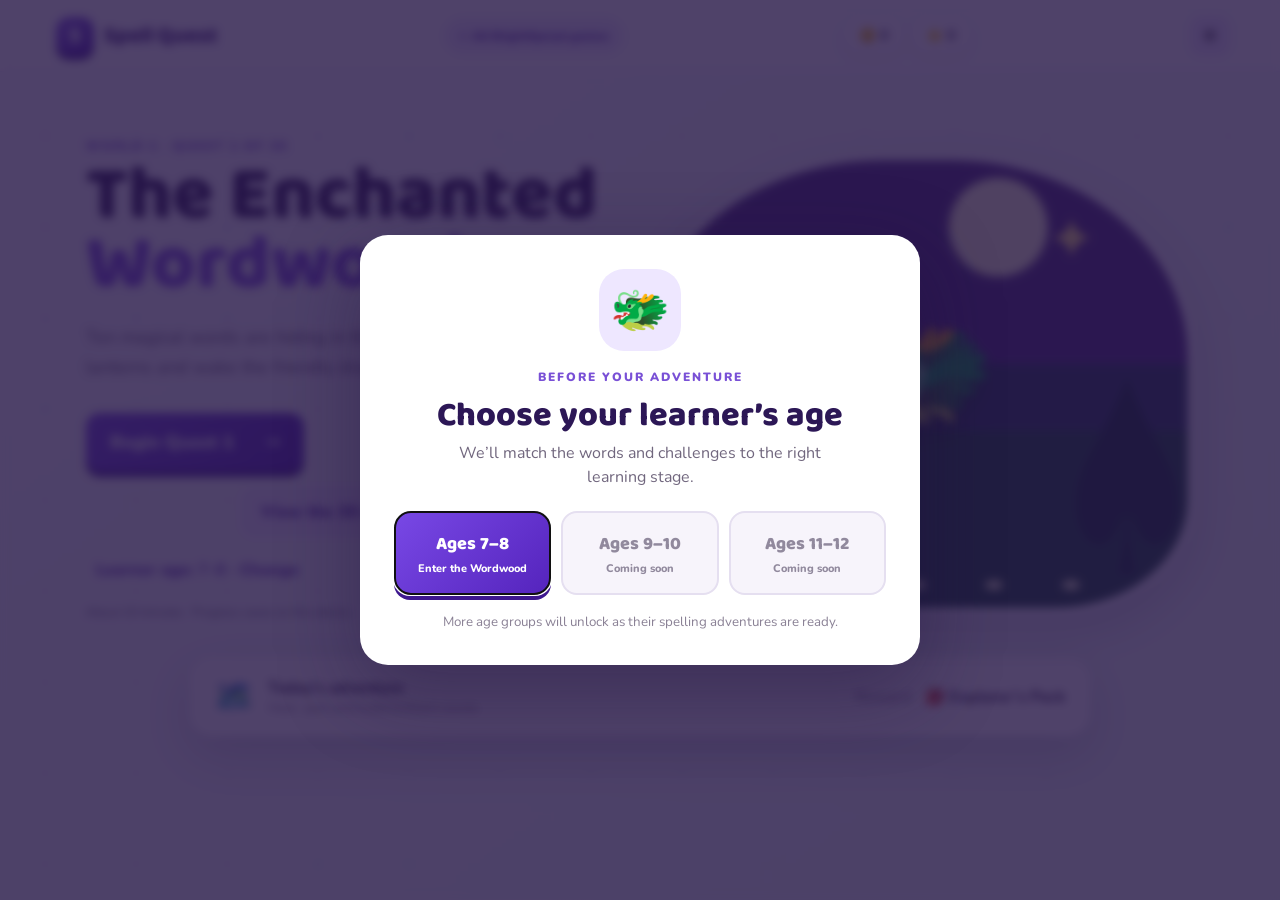
==== commit 7d48eee3: "Add age selection to Spell Quest" ====
--- a/games/spell-quest/index.html
+++ b/games/spell-quest/index.html
@@ -16,6 +16,19 @@
     <button class="icon-btn" data-nav="parent" aria-label="Parent area">⚙️</button>
   </header>
 
+  <dialog id="ageGate" class="age-gate" aria-labelledby="ageGateTitle">
+    <div class="age-gate-art" aria-hidden="true">🐲</div>
+    <span class="eyebrow">BEFORE YOUR ADVENTURE</span>
+    <h2 id="ageGateTitle">Choose your learner’s age</h2>
+    <p>We’ll match the words and challenges to the right learning stage.</p>
+    <div class="age-options">
+      <button class="age-option available" data-learner-age="7-8"><b>Ages 7–8</b><span>Enter the Wordwood</span></button>
+      <button class="age-option" disabled><b>Ages 9–10</b><span>Coming soon</span></button>
+      <button class="age-option" disabled><b>Ages 11–12</b><span>Coming soon</span></button>
+    </div>
+    <small>More age groups will unlock as their spelling adventures are ready.</small>
+  </dialog>
+
   <main>
     <section id="homeScreen" class="screen active">
       <div class="hero">
@@ -25,6 +38,7 @@
           <p>Ten magical words are hiding in the forest. Spell them to light the lanterns and wake the friendly dragon!</p>
           <button id="startBtn" class="primary big">Begin Quest 1 <span>→</span></button>
           <button id="mapBtn" class="secondary map-btn">View the 30-quest map</button>
+          <button id="changeAge" class="quiet change-age">Learner age: <b id="selectedAge">7–8</b> · Change</button>
           <p class="tiny">About 10 minutes · Progress saves on this device</p>
         </div>
         <div class="world-art" aria-label="A friendly dragon in an enchanted forest">
--- a/games/spell-quest/styles.css
+++ b/games/spell-quest/styles.css
@@ -25,6 +25,8 @@
 @media(prefers-reduced-motion:reduce){.player-marker{animation:none}}
 .hub-link{color:#5f3ab5;text-decoration:none;background:#f0eaff;border:1px solid #ddd0fb;border-radius:999px;padding:8px 13px;font-size:12px;font-weight:900;transition:.2s}.hub-link:hover{background:#e5dafd;transform:translateY(-1px)}
 @media(max-width:620px){.hub-link{position:fixed;left:12px;bottom:12px;z-index:20;background:#fff;box-shadow:0 6px 22px #26164a33}.topbar{gap:8px}}
+.age-gate{width:min(560px,calc(100% - 28px));padding:34px;color:var(--ink);text-align:center;background:#fff;border:0;border-radius:28px;box-shadow:0 25px 80px #1d103d66}.age-gate::backdrop{background:#241344cc;backdrop-filter:blur(5px)}.age-gate-art{display:grid;place-items:center;width:82px;height:82px;margin:0 auto 14px;font-size:48px;background:#eee7ff;border-radius:25px}.age-gate h2{margin:5px 0 8px;font:800 34px/1.05 'Baloo 2';color:#2c1756}.age-gate>p{margin:0 auto 22px;max-width:410px;color:#71677e;line-height:1.5}.age-gate>small{display:block;margin-top:18px;color:#8a8195}.age-options{display:grid;grid-template-columns:repeat(3,1fr);gap:10px}.age-option{padding:17px 10px;border:2px solid #e5dff0;border-radius:16px;background:#f7f4fb;color:#91899d}.age-option b,.age-option span{display:block}.age-option b{font:800 18px 'Baloo 2'}.age-option span{margin-top:3px;font-size:11px;font-weight:800}.age-option.available{color:#fff;background:linear-gradient(135deg,#7848e5,#5524bd);border-color:#6334c4;box-shadow:0 5px 0 #3e178f;cursor:pointer}.age-option.available:hover{transform:translateY(-2px)}.change-age{display:block;margin:12px 0 0;color:#6c45c1}
+@media(max-width:560px){.age-gate{padding:27px 20px}.age-options{grid-template-columns:1fr}.age-option{padding:12px}.age-gate h2{font-size:29px}.change-age{margin:12px auto 0}}
 .weekly-home-card{max-width:900px;margin:14px auto 42px;padding:18px 22px;display:grid;grid-template-columns:auto 1fr auto;align-items:center;gap:17px;border:3px solid #d9b443;border-radius:22px;background:linear-gradient(120deg,#fff9dc,#f2e5ff);box-shadow:0 12px 35px #593b7d24}.weekly-home-card[hidden],.weekly-map-card[hidden]{display:none}.weekly-home-card h3{margin:0;font:800 23px 'Baloo 2';color:#4c287f}.weekly-home-card p{margin:2px 0;color:#6b6075;font-size:13px}.weekly-home-card .eyebrow{margin:0}.weekly-orb{display:grid;place-items:center;width:58px;height:58px;border-radius:50%;background:#703ed1;color:white;font-size:28px;box-shadow:0 0 0 7px #e7d9ff,0 6px 0 #43217f;animation:weekly-glow 2s ease-in-out infinite}
 .map-board{position:relative}.weekly-map-card{position:absolute;z-index:8;top:18px;right:27px;display:flex;align-items:center;gap:10px;max-width:410px;padding:10px 12px;border:3px solid #7544c8;border-radius:16px;background:linear-gradient(110deg,#fff7bd,#f0e2ff);box-shadow:0 7px 0 #4c267e,0 0 25px #fff3a5}.weekly-map-card>span{font-size:31px}.weekly-map-card div{display:grid}.weekly-map-card small{font-size:8px;font-weight:900;color:#8255c5}.weekly-map-card b{font:800 16px 'Baloo 2';line-height:1}.weekly-map-card em{overflow:hidden;max-width:185px;font-size:9px;font-style:normal;white-space:nowrap;text-overflow:ellipsis;color:#725e77}.weekly-map-card .primary{padding:8px 12px;font-size:11px}
 .weekly-ready-badge{padding:9px 13px;border-radius:99px;background:#eeeaf2;color:#746b7c;font-size:12px;font-weight:900;white-space:nowrap}.weekly-ready-badge.ready{background:#dcf8ec;color:#147456}.field-help{margin:7px 0 0!important;font-size:11px!important}.weekly-preview{margin-top:13px}.weekly-preview>small{font-size:9px;font-weight:900;color:#7c61ac}.weekly-preview>div{display:flex;flex-wrap:wrap;gap:5px;margin-top:6px}.weekly-preview span{padding:5px 8px;border-radius:99px;background:#eee7ff;color:#5a32a4;font-size:11px;font-weight:900}.weekly-preview p{font-size:12px}.sidequest-explainer{display:flex;align-items:center;gap:13px;margin-top:18px;padding:14px;border:2px solid #eadca3;border-radius:16px;background:#fffbea}.sidequest-explainer>span{font-size:35px}.sidequest-explainer div{margin-right:auto}.sidequest-explainer p{margin:2px 0;color:#6d6277;font-size:12px}.weekly-editor .planner-head{align-items:center}
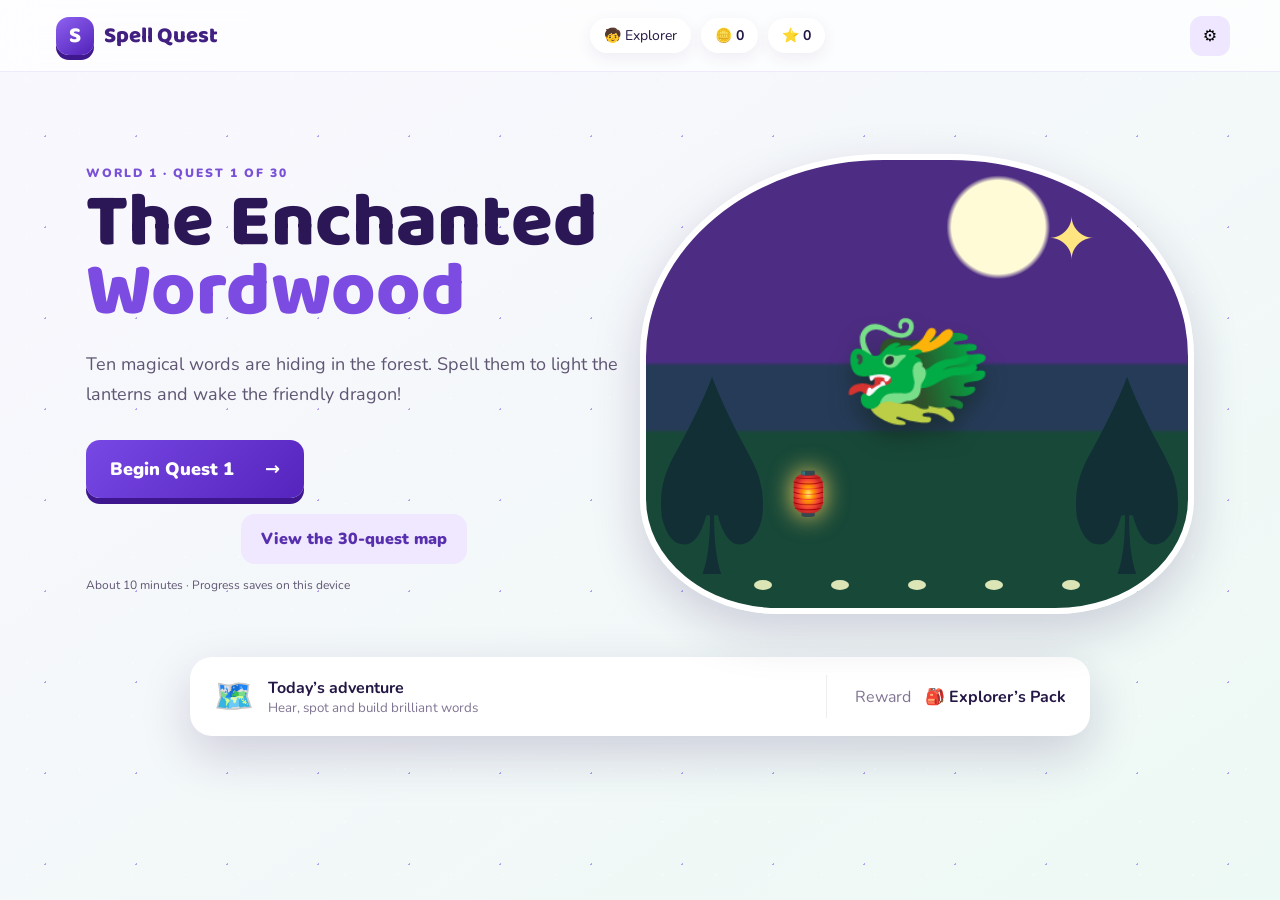
==== commit bb79f1be: "Update Spell Quest with 30 quests, narrator controls and confidence tracking" ====
--- a/games/spell-quest/index.html
+++ b/games/spell-quest/index.html
@@ -5,29 +5,15 @@
   <meta name="viewport" content="width=device-width,initial-scale=1,viewport-fit=cover">
   <meta name="theme-color" content="#2d195f">
   <title>Spell Quest — Enchanted Forest</title>
-  <link rel="stylesheet" href="styles.css?v=7">
+  <link rel="stylesheet" href="styles.css?v=10">
 </head>
 <body>
   <div class="sparkles" aria-hidden="true"></div>
   <header class="topbar">
     <button class="brand" data-nav="home" aria-label="Go home"><span class="brand-gem">S</span><span>Spell Quest</span></button>
-    <a class="hub-link" href="../../" aria-label="Return to all BrightSprout games">← All BrightSprout games</a>
-    <div class="wallet" aria-label="Your rewards"><span>🪙 <b id="coinCount">0</b></span><span>⭐ <b id="starCount">0</b></span></div>
+    <div class="wallet" aria-label="Your rewards"><span id="activeChildPill">🧒 Explorer</span><span>🪙 <b id="coinCount">0</b></span><span>⭐ <b id="starCount">0</b></span></div>
     <button class="icon-btn" data-nav="parent" aria-label="Parent area">⚙️</button>
   </header>
-
-  <dialog id="ageGate" class="age-gate" aria-labelledby="ageGateTitle">
-    <div class="age-gate-art" aria-hidden="true">🐲</div>
-    <span class="eyebrow">BEFORE YOUR ADVENTURE</span>
-    <h2 id="ageGateTitle">Choose your learner’s age</h2>
-    <p>We’ll match the words and challenges to the right learning stage.</p>
-    <div class="age-options">
-      <button class="age-option available" data-learner-age="7-8"><b>Ages 7–8</b><span>Enter the Wordwood</span></button>
-      <button class="age-option" disabled><b>Ages 9–10</b><span>Coming soon</span></button>
-      <button class="age-option" disabled><b>Ages 11–12</b><span>Coming soon</span></button>
-    </div>
-    <small>More age groups will unlock as their spelling adventures are ready.</small>
-  </dialog>
 
   <main>
     <section id="homeScreen" class="screen active">
@@ -38,7 +24,6 @@
           <p>Ten magical words are hiding in the forest. Spell them to light the lanterns and wake the friendly dragon!</p>
           <button id="startBtn" class="primary big">Begin Quest 1 <span>→</span></button>
           <button id="mapBtn" class="secondary map-btn">View the 30-quest map</button>
-          <button id="changeAge" class="quiet change-age">Learner age: <b id="selectedAge">7–8</b> · Change</button>
           <p class="tiny">About 10 minutes · Progress saves on this device</p>
         </div>
         <div class="world-art" aria-label="A friendly dragon in an enchanted forest">
@@ -105,10 +90,13 @@
       <div class="parent-wrap">
         <button class="quiet back-home" data-nav="home">‹ Back to adventure</button>
         <div class="parent-head"><div><span class="eyebrow">GROWN-UP AREA</span><h2>Learning dashboard</h2><p>A simple view of this device’s latest quest.</p></div><div class="local-pill">🔒 Saved only here</div></div>
+        <div class="panel profile-panel"><div><span class="eyebrow">CHILD PROFILES</span><h3>Who is playing?</h3><p>Each child has a separate journey, rewards and weekly words on this device.</p></div><div class="profile-controls"><select id="profileSelect" aria-label="Active child profile"></select><input id="newProfileName" maxlength="40" placeholder="Child’s first name" aria-label="New child’s first name"><button id="addProfile" class="secondary">Add child</button></div><p id="profileStatus" class="tiny" aria-live="polite"></p><div class="cloud-account-note"><span>☁️</span><div><b>Cross-device accounts are prepared</b><p>The secure database structure is ready. Connecting email sign-up requires a Supabase project before public launch.</p></div></div></div>
+        <div class="panel voice-panel"><div><span class="voice-icon">🎙️</span><div><h3>Narrator voice</h3><p>Spell Quest prefers a natural British voice, then uses the clearest voice available on this device.</p></div></div><div class="voice-controls"><select id="voiceSelect" aria-label="Narrator voice"><option value="">Best available voice</option></select><button id="previewVoice" class="secondary">▶ Preview voice</button></div><small id="voiceStatus">Voice choices depend on the device and browser.</small></div>
         <div id="emptyResults" class="panel empty"><span>🌱</span><h3>No quest completed yet</h3><p>Results will bloom here after the first adventure.</p></div>
         <div id="dashboard" hidden>
           <div class="stats-grid"><div><small>Attempts</small><b id="pAttempts">—</b></div><div><small>First-time accuracy</small><b id="pAccuracy">—</b></div><div><small>Words mastered</small><b id="pMastered">—</b></div><div><small>Stars earned</small><b id="pStars">—</b></div></div>
           <div class="dashboard-grid"><div class="panel"><h3>Word confidence</h3><div id="wordResults" class="word-results"></div></div><div class="panel"><h3>Patterns to practise</h3><div id="patterns"></div><p class="parent-tip">Try saying the word, covering it, writing it, then checking it together.</p></div></div>
+          <div class="panel confidence-panel"><div class="confidence-head"><div><span class="eyebrow">LEARNING OVER TIME</span><h3>Confidence tracker</h3><p>Built from every completed quest on this device. Words move up as they are recalled correctly on the first try.</p></div><button id="startFocusQuest" class="primary" hidden>Play practice sidequest →</button></div><div id="confidenceSummary" class="confidence-summary"></div><div id="confidenceWords" class="confidence-list"></div><h3 class="type-title">What kind of spelling needs help?</h3><div id="confidenceTypes" class="type-insights"></div><p id="focusQuestNote" class="parent-tip"></p></div>
         </div>
         <div class="panel planner weekly-editor">
           <div class="planner-head"><div><span class="eyebrow">WEEKLY WORD SIDEQUEST</span><h3>This week’s school words</h3><p>Add the words being taught at school. They create a separate bonus adventure and never replace the carefully sequenced main quests.</p></div><div id="weeklyReadyBadge" class="weekly-ready-badge">No list yet</div></div>
@@ -120,6 +108,8 @@
     </section>
   </main>
   <script src="https://cdn.sheetjs.com/xlsx-0.20.3/package/dist/xlsx.full.min.js"></script>
-  <script src="app.js?v=7"></script>
+  <script src="quest-data.js?v=1"></script>
+  <script src="app.js?v=10"></script>
 </body>
 </html>
+
--- a/games/spell-quest/styles.css
+++ b/games/spell-quest/styles.css
@@ -23,13 +23,16 @@
 @media(max-width:900px){.map-wrap{padding-left:12px;padding-right:12px}.quest-worlds{padding:76px 23px 82px}.world-row{grid-template-columns:120px minmax(0,1fr) 58px;gap:8px}.world-row:nth-of-type(even){grid-template-columns:58px minmax(0,1fr) 120px}.quest-track{grid-template-columns:repeat(5,minmax(60px,1fr));gap:4px}.quest-node{width:82px;height:82px;padding:10px 4px 5px}.quest-node span{font-size:8px;max-width:68px}.quest-node b{font-size:15px}.quest-node:nth-child(even){transform:translateY(-10px)}.quest-node:nth-child(odd){transform:translateY(10px)}.world-title{padding:8px}.world-title span{font-size:26px}.world-title h3{font-size:14px}.world-landmark{font-size:25px}.player-marker{bottom:71px;font-size:31px}.world-row:after{right:54px}.world-row:nth-of-type(even):after{left:54px}}
 @media(max-width:620px){.map-heading{display:block}.map-key{margin-top:12px;flex-wrap:wrap}.quest-worlds{margin:0 -5px;padding:78px 13px 80px;border-width:4px;border-radius:25px}.quest-worlds:before,.quest-worlds:after{font-size:58px}.world-row,.world-row:nth-of-type(even){display:block;min-height:155px;padding:28px 0}.world-title,.world-row:nth-of-type(even) .world-title{position:absolute;top:0;left:4px;z-index:4;width:max-content;max-width:130px;padding:5px 8px;transform:rotate(-2deg)}.world-title span{font-size:21px}.world-title h3{font-size:12px}.world-title small,.world-landmark{display:none}.quest-track,.world-row:nth-of-type(even) .quest-track{display:grid;grid-template-columns:repeat(5,1fr);gap:2px;direction:ltr;padding-top:26px}.quest-node{width:58px;height:58px;border-width:3px;padding:6px 2px;box-shadow:0 5px 0 #65411f,0 8px 12px #102f2d66}.quest-node b{font-size:12px}.quest-node span{font-size:0}.quest-node span:after{content:"Quest";font-size:7px}.quest-node small{font-size:7px}.player-marker{bottom:47px;font-size:26px}.player-marker em{display:none}.world-row:after,.world-row:nth-of-type(even):after{width:38px;height:55px;right:20px;left:auto;bottom:-26px;border-left:0;border-right:8px dotted #f2d598;border-bottom:8px dotted #f2d598;border-radius:0 0 35px 0}.world-row:nth-of-type(even):after{right:auto;left:20px;border-right:0;border-left:8px dotted #f2d598;border-radius:0 0 0 35px}.trail-start{left:18px}.trail-finish{right:17px}.forest-decor span{font-size:23px}}
 @media(prefers-reduced-motion:reduce){.player-marker{animation:none}}
-.hub-link{color:#5f3ab5;text-decoration:none;background:#f0eaff;border:1px solid #ddd0fb;border-radius:999px;padding:8px 13px;font-size:12px;font-weight:900;transition:.2s}.hub-link:hover{background:#e5dafd;transform:translateY(-1px)}
-@media(max-width:620px){.hub-link{position:fixed;left:12px;bottom:12px;z-index:20;background:#fff;box-shadow:0 6px 22px #26164a33}.topbar{gap:8px}}
-.age-gate{width:min(560px,calc(100% - 28px));padding:34px;color:var(--ink);text-align:center;background:#fff;border:0;border-radius:28px;box-shadow:0 25px 80px #1d103d66}.age-gate::backdrop{background:#241344cc;backdrop-filter:blur(5px)}.age-gate-art{display:grid;place-items:center;width:82px;height:82px;margin:0 auto 14px;font-size:48px;background:#eee7ff;border-radius:25px}.age-gate h2{margin:5px 0 8px;font:800 34px/1.05 'Baloo 2';color:#2c1756}.age-gate>p{margin:0 auto 22px;max-width:410px;color:#71677e;line-height:1.5}.age-gate>small{display:block;margin-top:18px;color:#8a8195}.age-options{display:grid;grid-template-columns:repeat(3,1fr);gap:10px}.age-option{padding:17px 10px;border:2px solid #e5dff0;border-radius:16px;background:#f7f4fb;color:#91899d}.age-option b,.age-option span{display:block}.age-option b{font:800 18px 'Baloo 2'}.age-option span{margin-top:3px;font-size:11px;font-weight:800}.age-option.available{color:#fff;background:linear-gradient(135deg,#7848e5,#5524bd);border-color:#6334c4;box-shadow:0 5px 0 #3e178f;cursor:pointer}.age-option.available:hover{transform:translateY(-2px)}.change-age{display:block;margin:12px 0 0;color:#6c45c1}
-@media(max-width:560px){.age-gate{padding:27px 20px}.age-options{grid-template-columns:1fr}.age-option{padding:12px}.age-gate h2{font-size:29px}.change-age{margin:12px auto 0}}
 .weekly-home-card{max-width:900px;margin:14px auto 42px;padding:18px 22px;display:grid;grid-template-columns:auto 1fr auto;align-items:center;gap:17px;border:3px solid #d9b443;border-radius:22px;background:linear-gradient(120deg,#fff9dc,#f2e5ff);box-shadow:0 12px 35px #593b7d24}.weekly-home-card[hidden],.weekly-map-card[hidden]{display:none}.weekly-home-card h3{margin:0;font:800 23px 'Baloo 2';color:#4c287f}.weekly-home-card p{margin:2px 0;color:#6b6075;font-size:13px}.weekly-home-card .eyebrow{margin:0}.weekly-orb{display:grid;place-items:center;width:58px;height:58px;border-radius:50%;background:#703ed1;color:white;font-size:28px;box-shadow:0 0 0 7px #e7d9ff,0 6px 0 #43217f;animation:weekly-glow 2s ease-in-out infinite}
 .map-board{position:relative}.weekly-map-card{position:absolute;z-index:8;top:18px;right:27px;display:flex;align-items:center;gap:10px;max-width:410px;padding:10px 12px;border:3px solid #7544c8;border-radius:16px;background:linear-gradient(110deg,#fff7bd,#f0e2ff);box-shadow:0 7px 0 #4c267e,0 0 25px #fff3a5}.weekly-map-card>span{font-size:31px}.weekly-map-card div{display:grid}.weekly-map-card small{font-size:8px;font-weight:900;color:#8255c5}.weekly-map-card b{font:800 16px 'Baloo 2';line-height:1}.weekly-map-card em{overflow:hidden;max-width:185px;font-size:9px;font-style:normal;white-space:nowrap;text-overflow:ellipsis;color:#725e77}.weekly-map-card .primary{padding:8px 12px;font-size:11px}
 .weekly-ready-badge{padding:9px 13px;border-radius:99px;background:#eeeaf2;color:#746b7c;font-size:12px;font-weight:900;white-space:nowrap}.weekly-ready-badge.ready{background:#dcf8ec;color:#147456}.field-help{margin:7px 0 0!important;font-size:11px!important}.weekly-preview{margin-top:13px}.weekly-preview>small{font-size:9px;font-weight:900;color:#7c61ac}.weekly-preview>div{display:flex;flex-wrap:wrap;gap:5px;margin-top:6px}.weekly-preview span{padding:5px 8px;border-radius:99px;background:#eee7ff;color:#5a32a4;font-size:11px;font-weight:900}.weekly-preview p{font-size:12px}.sidequest-explainer{display:flex;align-items:center;gap:13px;margin-top:18px;padding:14px;border:2px solid #eadca3;border-radius:16px;background:#fffbea}.sidequest-explainer>span{font-size:35px}.sidequest-explainer div{margin-right:auto}.sidequest-explainer p{margin:2px 0;color:#6d6277;font-size:12px}.weekly-editor .planner-head{align-items:center}
 @keyframes weekly-glow{50%{transform:translateY(-4px);box-shadow:0 0 0 10px #e7d9ff,0 8px 0 #43217f}}
 @media(max-width:760px){.weekly-home-card{margin:12px 15px 28px;grid-template-columns:auto 1fr}.weekly-home-card .primary{grid-column:1/-1}.weekly-map-card{position:relative;top:auto;right:auto;margin:0 4px 13px}.weekly-editor .planner-head{display:flex}.sidequest-explainer{align-items:flex-start;flex-wrap:wrap}.sidequest-explainer .secondary{width:100%}}
 @media(max-width:430px){.weekly-editor .planner-head{display:block}.weekly-ready-badge{display:inline-block;margin-bottom:12px}.weekly-map-card em{max-width:130px}}
+.quest-node.path-test{border-color:#c28b16;background:linear-gradient(#fffce2,#ffd665);box-shadow:0 8px 0 #815410,0 0 0 6px #fff6a066,0 13px 22px #102f2d77}.quest-node.path-test b{color:#7a4d00}.profile-panel{display:grid;grid-template-columns:1fr 1fr;gap:18px;margin-bottom:18px}.profile-panel h3{margin:0;font:800 22px 'Baloo 2'}.profile-panel p{margin:3px 0;color:#71677e}.profile-controls{display:grid;grid-template-columns:1fr 1fr auto;align-content:center;gap:8px}.profile-controls select,.profile-controls input{min-width:0;padding:11px;border:2px solid #ded5eb;border-radius:11px;background:white}.profile-panel>#profileStatus{grid-column:1/-1}.cloud-account-note{grid-column:1/-1;display:flex;gap:12px;align-items:center;padding:13px;border-radius:14px;background:#f2f7ff;border:1px solid #d9e5f7}.cloud-account-note>span{font-size:28px}.cloud-account-note p{font-size:11px}.cloud-account-note b{font-size:13px}
+@media(max-width:760px){.profile-panel{grid-template-columns:1fr}.profile-controls{grid-template-columns:1fr}.cloud-account-note{grid-column:1}}
+.voice-panel{position:relative}
+.confidence-panel{margin-top:18px}.confidence-head{display:flex;justify-content:space-between;align-items:center;gap:20px}.confidence-head h3{margin:0}.confidence-head p{margin:3px 0;color:#71677e}.confidence-summary{display:flex;gap:10px;flex-wrap:wrap;margin:18px 0}.confidence-count{padding:9px 13px;border-radius:12px;font-size:12px}.confidence-count b{font-size:20px;margin-right:4px}.confidence-count.focus{background:#fff0df;color:#9d5217}.confidence-count.growing{background:#fff7d8;color:#8b6a08}.confidence-count.secure{background:#ddf7ee;color:#147a5e}.confidence-list{display:grid;gap:8px}.confidence-row{display:grid;grid-template-columns:minmax(190px,1fr) minmax(100px,220px) 105px;align-items:center;gap:14px;padding:11px 0;border-bottom:1px solid #eee8f3}.confidence-row b,.confidence-row small{display:block}.confidence-row small{color:#7a7086;font-size:11px}.confidence-meter{height:9px;border-radius:99px;background:#eee8f3;overflow:hidden}.confidence-meter i{display:block;height:100%;border-radius:99px}.confidence-meter i.focus{background:#e78342}.confidence-meter i.growing{background:#e1b82f}.confidence-meter i.secure{background:#42bb91}.confidence-label{font-size:11px;font-weight:900;text-align:right}.confidence-label.focus{color:#a85518}.confidence-label.growing{color:#927009}.confidence-label.secure{color:#147a5e}.type-title{margin-top:24px!important}.type-insights{display:grid;grid-template-columns:repeat(2,1fr);gap:10px}.type-insight{padding:13px;border-radius:14px;background:#f5f1fc}.type-insight b,.type-insight span{display:block}.type-insight b{color:#6035b5}.type-insight span{margin-top:3px;font-size:12px;font-weight:900}.type-insight p{margin:7px 0 0;color:#6e6479;font-size:12px;line-height:1.45}
+@media(max-width:760px){.confidence-head{align-items:flex-start;flex-direction:column}.confidence-head .primary{width:100%}.confidence-row{grid-template-columns:1fr 80px}.confidence-label{grid-column:2;text-align:right}.confidence-meter{grid-column:1;grid-row:2}.type-insights{grid-template-columns:1fr}}
+.voice-panel{display:flex;align-items:center;justify-content:space-between;gap:20px;margin-bottom:18px}.voice-panel>div:first-child{display:flex;align-items:center;gap:12px}.voice-panel h3{margin:0;font:800 21px 'Baloo 2'}.voice-panel p{margin:0;color:#72677e;font-size:12px}.voice-icon{font-size:32px}.voice-controls{display:flex;gap:8px}.voice-controls select{max-width:310px;padding:10px;border:2px solid #ded5eb;border-radius:11px;background:white}.voice-panel>small{position:absolute;transform:translateY(37px);right:24px;color:#7b7188;font-size:9px}@media(max-width:760px){.voice-panel{display:block;padding-bottom:32px}.voice-controls{display:grid;margin-top:13px}.voice-controls select{max-width:none;width:100%}.voice-panel>small{left:22px;right:auto;transform:translateY(8px)}}
+
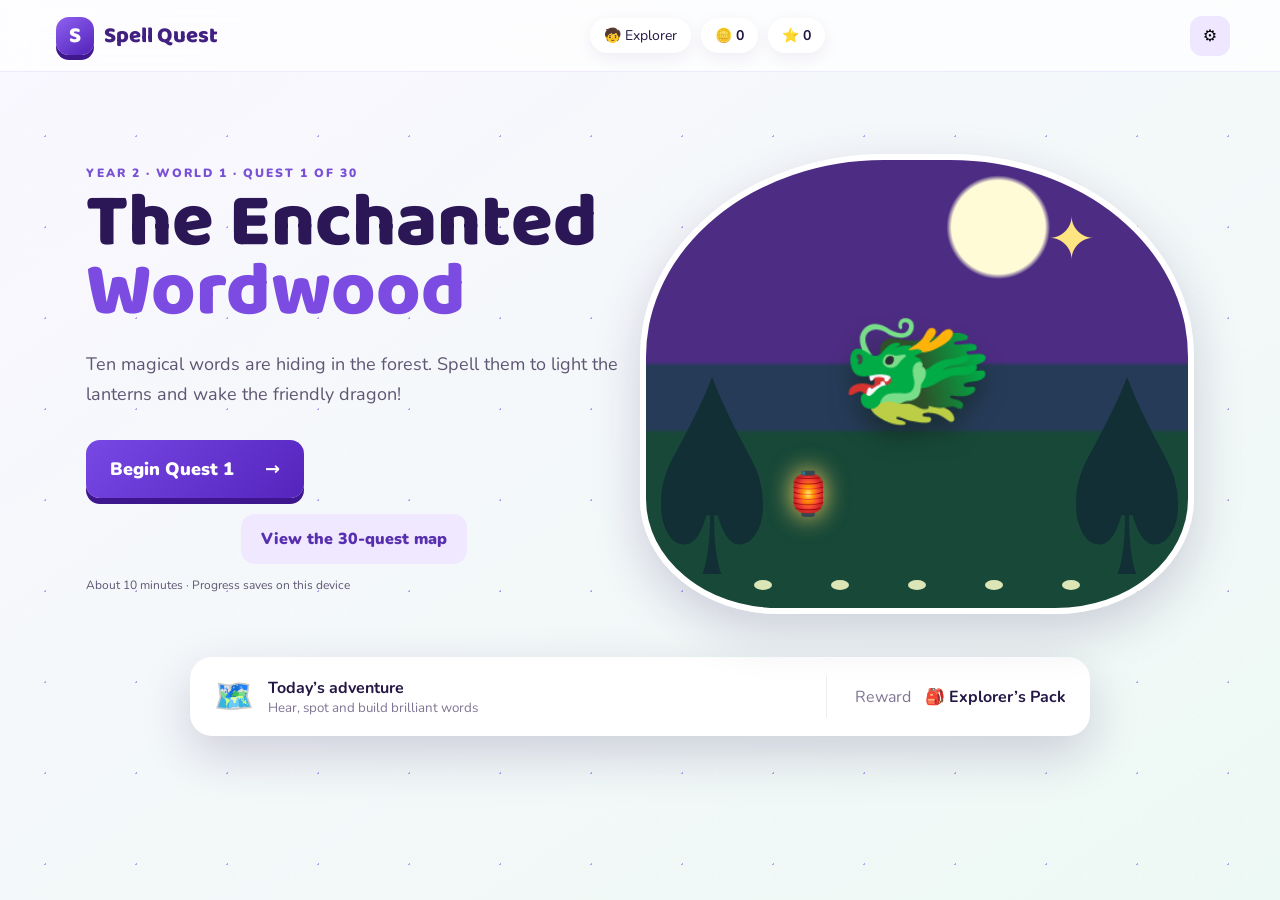
==== commit a8e9b4ea: "Sequence Spell Quest from Year 2 to Year 3" ====
--- a/games/spell-quest/index.html
+++ b/games/spell-quest/index.html
@@ -44,7 +44,7 @@
     <section id="mapScreen" class="screen">
       <div class="map-wrap">
         <button class="quiet back-home" data-nav="home">‹ Back to the Wordwood</button>
-        <div class="map-heading"><div><span class="eyebrow">YEAR 3–4 PATHWAY</span><h2>Thirty spelling quests</h2><p>Six worlds build from sound patterns to independent spelling mastery.</p></div><div class="map-key"><span>● Ready</span><span>✓ Complete</span><span>🔒 Locked</span></div></div>
+        <div class="map-heading"><div><span class="eyebrow">YEAR 2–3 PATHWAY</span><h2>Thirty spelling quests</h2><p>Start with Year 2 foundations, then grow steadily into Year 3 spelling.</p></div><div class="map-key"><span>● Ready</span><span>✓ Complete</span><span>🔒 Locked</span></div></div>
         <div class="map-board"><div id="weeklyMapCard" class="weekly-map-card" hidden><span>✨</span><div><small>BONUS PATH</small><b>Weekly Word Sidequest</b><em id="weeklyMapWords"></em></div><button id="weeklyMapStart" class="primary">Play →</button></div><div id="questWorlds" class="quest-worlds"></div></div>
         <div class="panel mastery-note"><b>How progress works</b><p>A child moves forward after showing secure understanding—not perfection. Difficult words continue to appear in review quests until recalled confidently on a later day.</p></div>
       </div>
@@ -91,13 +91,14 @@
         <button class="quiet back-home" data-nav="home">‹ Back to adventure</button>
         <div class="parent-head"><div><span class="eyebrow">GROWN-UP AREA</span><h2>Learning dashboard</h2><p>A simple view of this device’s latest quest.</p></div><div class="local-pill">🔒 Saved only here</div></div>
         <div class="panel profile-panel"><div><span class="eyebrow">CHILD PROFILES</span><h3>Who is playing?</h3><p>Each child has a separate journey, rewards and weekly words on this device.</p></div><div class="profile-controls"><select id="profileSelect" aria-label="Active child profile"></select><input id="newProfileName" maxlength="40" placeholder="Child’s first name" aria-label="New child’s first name"><button id="addProfile" class="secondary">Add child</button></div><p id="profileStatus" class="tiny" aria-live="polite"></p><div class="cloud-account-note"><span>☁️</span><div><b>Cross-device accounts are prepared</b><p>The secure database structure is ready. Connecting email sign-up requires a Supabase project before public launch.</p></div></div></div>
-        <div class="panel voice-panel"><div><span class="voice-icon">🎙️</span><div><h3>Narrator voice</h3><p>Spell Quest prefers a natural British voice, then uses the clearest voice available on this device.</p></div></div><div class="voice-controls"><select id="voiceSelect" aria-label="Narrator voice"><option value="">Best available voice</option></select><button id="previewVoice" class="secondary">▶ Preview voice</button></div><small id="voiceStatus">Voice choices depend on the device and browser.</small></div>
+        <div class="panel voice-panel"><div><span class="voice-icon">🎙️</span><div><h3>Narrator voice</h3><p>A consistent, natural British voice is generated securely by BrightSprites. The device voice remains available offline.</p></div></div><div class="voice-controls"><select id="voiceSelect" aria-label="Narrator voice"></select><button id="previewVoice" class="secondary">▶ Preview voice</button></div><small id="voiceStatus">Pandora is the recommended child-friendly narrator.</small></div>
+        <div class="panel curriculum-panel"><span class="eyebrow">CURRICULUM &amp; TEACHING</span><h3>Where the words come from</h3><p>Quests 1–15 use the spelling patterns, example words and common exception words in the Department for Education’s Year 2 programme. Quests 16–30 introduce Year 3 patterns and selected Year 3/4 statutory words in a gentler Year 3 sequence.</p><div class="source-links"><a href="https://assets.publishing.service.gov.uk/government/uploads/system/uploads/attachment_data/file/239784/English_Appendix_1_-_Spelling.pdf" target="_blank" rel="noopener">DfE English Appendix 1 ↗</a><a href="https://www.gov.uk/government/publications/national-curriculum-in-england-english-programmes-of-study" target="_blank" rel="noopener">National curriculum ↗</a><a href="https://spellingframe.co.uk/spelling-rule/2/Year-2" target="_blank" rel="noopener">Spellingframe Year 2 ↗</a><a href="https://spellingframe.co.uk/spelling-rule/3/Year-3-and-4" target="_blank" rel="noopener">Spellingframe Year 3/4 ↗</a></div><p class="parent-tip">Teaching support follows a child-friendly sequence: hear the sound, map it to letters, build the word, then retrieve it again later. Spellingframe inspired the presentation; the pathway itself is mapped to DfE content.</p></div>
         <div id="emptyResults" class="panel empty"><span>🌱</span><h3>No quest completed yet</h3><p>Results will bloom here after the first adventure.</p></div>
         <div id="dashboard" hidden>
           <div class="stats-grid"><div><small>Attempts</small><b id="pAttempts">—</b></div><div><small>First-time accuracy</small><b id="pAccuracy">—</b></div><div><small>Words mastered</small><b id="pMastered">—</b></div><div><small>Stars earned</small><b id="pStars">—</b></div></div>
           <div class="dashboard-grid"><div class="panel"><h3>Word confidence</h3><div id="wordResults" class="word-results"></div></div><div class="panel"><h3>Patterns to practise</h3><div id="patterns"></div><p class="parent-tip">Try saying the word, covering it, writing it, then checking it together.</p></div></div>
+        </div>
           <div class="panel confidence-panel"><div class="confidence-head"><div><span class="eyebrow">LEARNING OVER TIME</span><h3>Confidence tracker</h3><p>Built from every completed quest on this device. Words move up as they are recalled correctly on the first try.</p></div><button id="startFocusQuest" class="primary" hidden>Play practice sidequest →</button></div><div id="confidenceSummary" class="confidence-summary"></div><div id="confidenceWords" class="confidence-list"></div><h3 class="type-title">What kind of spelling needs help?</h3><div id="confidenceTypes" class="type-insights"></div><p id="focusQuestNote" class="parent-tip"></p></div>
-        </div>
         <div class="panel planner weekly-editor">
           <div class="planner-head"><div><span class="eyebrow">WEEKLY WORD SIDEQUEST</span><h3>This week’s school words</h3><p>Add the words being taught at school. They create a separate bonus adventure and never replace the carefully sequenced main quests.</p></div><div id="weeklyReadyBadge" class="weekly-ready-badge">No list yet</div></div>
           <div class="planner-grid"><div><label class="field-label" for="customWords">Type or paste words</label><textarea id="customWords" rows="6" placeholder="Example: treasure, special, caught, library, bicycle"></textarea><p class="field-help">Separate words with commas or put one word on each line. Add 3–20 words; longer lists rotate through 10-word sessions.</p><div class="custom-actions"><button id="saveWords" class="primary">Save weekly words</button><button id="clearWords" class="quiet">Clear list</button><span id="saveStatus" aria-live="polite"></span></div></div><div><label class="field-label">Or import Excel or CSV</label><label id="dropZone" class="drop-zone" for="fileInput"><span>📊</span><b>Drop a school list here</b><small>or tap to choose .xlsx, .xls or .csv</small></label><input id="fileInput" type="file" accept=".xlsx,.xls,.csv" hidden><div id="weeklyPreview" class="weekly-preview"></div></div></div>
@@ -108,8 +109,7 @@
     </section>
   </main>
   <script src="https://cdn.sheetjs.com/xlsx-0.20.3/package/dist/xlsx.full.min.js"></script>
-  <script src="quest-data.js?v=1"></script>
-  <script src="app.js?v=10"></script>
+  <script src="quest-data.js?v=13"></script>
+  <script src="app.js?v=13"></script>
 </body>
 </html>
-
--- a/games/spell-quest/styles.css
+++ b/games/spell-quest/styles.css
@@ -32,7 +32,7 @@
 .quest-node.path-test{border-color:#c28b16;background:linear-gradient(#fffce2,#ffd665);box-shadow:0 8px 0 #815410,0 0 0 6px #fff6a066,0 13px 22px #102f2d77}.quest-node.path-test b{color:#7a4d00}.profile-panel{display:grid;grid-template-columns:1fr 1fr;gap:18px;margin-bottom:18px}.profile-panel h3{margin:0;font:800 22px 'Baloo 2'}.profile-panel p{margin:3px 0;color:#71677e}.profile-controls{display:grid;grid-template-columns:1fr 1fr auto;align-content:center;gap:8px}.profile-controls select,.profile-controls input{min-width:0;padding:11px;border:2px solid #ded5eb;border-radius:11px;background:white}.profile-panel>#profileStatus{grid-column:1/-1}.cloud-account-note{grid-column:1/-1;display:flex;gap:12px;align-items:center;padding:13px;border-radius:14px;background:#f2f7ff;border:1px solid #d9e5f7}.cloud-account-note>span{font-size:28px}.cloud-account-note p{font-size:11px}.cloud-account-note b{font-size:13px}
 @media(max-width:760px){.profile-panel{grid-template-columns:1fr}.profile-controls{grid-template-columns:1fr}.cloud-account-note{grid-column:1}}
 .voice-panel{position:relative}
+.curriculum-panel{margin-bottom:18px}.curriculum-panel h3{margin:2px 0 5px;font:800 22px 'Baloo 2'}.curriculum-panel>p{color:#71677e}.source-links{display:flex;gap:8px;flex-wrap:wrap;margin:14px 0}.source-links a{padding:8px 11px;border-radius:10px;background:#eee7ff;color:#5b31a7;font-size:12px;font-weight:900;text-decoration:none}
 .confidence-panel{margin-top:18px}.confidence-head{display:flex;justify-content:space-between;align-items:center;gap:20px}.confidence-head h3{margin:0}.confidence-head p{margin:3px 0;color:#71677e}.confidence-summary{display:flex;gap:10px;flex-wrap:wrap;margin:18px 0}.confidence-count{padding:9px 13px;border-radius:12px;font-size:12px}.confidence-count b{font-size:20px;margin-right:4px}.confidence-count.focus{background:#fff0df;color:#9d5217}.confidence-count.growing{background:#fff7d8;color:#8b6a08}.confidence-count.secure{background:#ddf7ee;color:#147a5e}.confidence-list{display:grid;gap:8px}.confidence-row{display:grid;grid-template-columns:minmax(190px,1fr) minmax(100px,220px) 105px;align-items:center;gap:14px;padding:11px 0;border-bottom:1px solid #eee8f3}.confidence-row b,.confidence-row small{display:block}.confidence-row small{color:#7a7086;font-size:11px}.confidence-meter{height:9px;border-radius:99px;background:#eee8f3;overflow:hidden}.confidence-meter i{display:block;height:100%;border-radius:99px}.confidence-meter i.focus{background:#e78342}.confidence-meter i.growing{background:#e1b82f}.confidence-meter i.secure{background:#42bb91}.confidence-label{font-size:11px;font-weight:900;text-align:right}.confidence-label.focus{color:#a85518}.confidence-label.growing{color:#927009}.confidence-label.secure{color:#147a5e}.type-title{margin-top:24px!important}.type-insights{display:grid;grid-template-columns:repeat(2,1fr);gap:10px}.type-insight{padding:13px;border-radius:14px;background:#f5f1fc}.type-insight b,.type-insight span{display:block}.type-insight b{color:#6035b5}.type-insight span{margin-top:3px;font-size:12px;font-weight:900}.type-insight p{margin:7px 0 0;color:#6e6479;font-size:12px;line-height:1.45}
 @media(max-width:760px){.confidence-head{align-items:flex-start;flex-direction:column}.confidence-head .primary{width:100%}.confidence-row{grid-template-columns:1fr 80px}.confidence-label{grid-column:2;text-align:right}.confidence-meter{grid-column:1;grid-row:2}.type-insights{grid-template-columns:1fr}}
 .voice-panel{display:flex;align-items:center;justify-content:space-between;gap:20px;margin-bottom:18px}.voice-panel>div:first-child{display:flex;align-items:center;gap:12px}.voice-panel h3{margin:0;font:800 21px 'Baloo 2'}.voice-panel p{margin:0;color:#72677e;font-size:12px}.voice-icon{font-size:32px}.voice-controls{display:flex;gap:8px}.voice-controls select{max-width:310px;padding:10px;border:2px solid #ded5eb;border-radius:11px;background:white}.voice-panel>small{position:absolute;transform:translateY(37px);right:24px;color:#7b7188;font-size:9px}@media(max-width:760px){.voice-panel{display:block;padding-bottom:32px}.voice-controls{display:grid;margin-top:13px}.voice-controls select{max-width:none;width:100%}.voice-panel>small{left:22px;right:auto;transform:translateY(8px)}}
-
